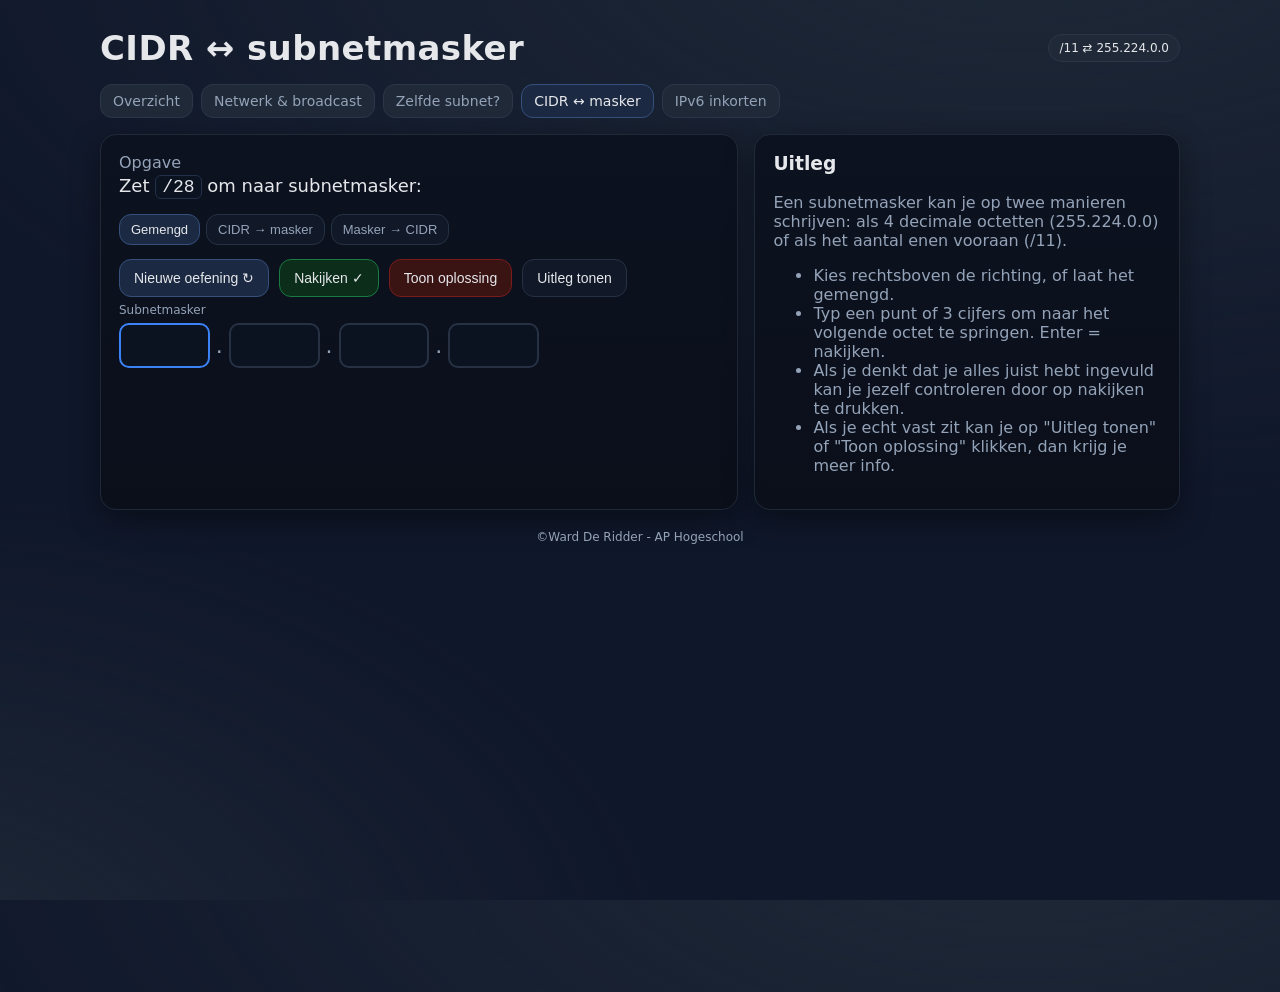
==== cidrmasker.html @ de4e0700 "Voeg landingspagina en nieuwe oefeningen toe - index.html: overzicht van alle oefeningen - zelfdesub" ====
<!doctype html>
<html lang="nl">
<head>
  <meta charset="utf-8" />
  <meta name="viewport" content="width=device-width, initial-scale=1" />
  <title>CIDR ↔ subnetmasker – Oefenpagina</title>
  <link rel="stylesheet" href="common.css" />
</head>
<body>
  <div class="wrap">
    <header>
      <h1>CIDR ↔ subnetmasker</h1>
      <span class="tag">/11 ⇄ 255.224.0.0</span>
    </header>
    <nav class="tabs">
      <a href="index.html">Overzicht</a>
      <a href="nwbroadcasthosts.html">Netwerk &amp; broadcast</a>
      <a href="zelfdesubnet.html">Zelfde subnet?</a>
      <a href="cidrmasker.html" aria-current="page">CIDR ↔ masker</a>
      <a href="ipv6.html">IPv6 inkorten</a>
    </nav>
    <div class="grid">
      <section class="card">
        <div class="row" style="justify-content: space-between; align-items: start;">
          <div>
            <div class="muted">Opgave</div>
            <div class="question" id="question">—</div>
          </div>
          <div class="modes" id="modes" role="group" aria-label="Richting">
            <button data-mode="mixed" aria-pressed="true">Gemengd</button>
            <button data-mode="c2m" aria-pressed="false">CIDR → masker</button>
            <button data-mode="m2c" aria-pressed="false">Masker → CIDR</button>
          </div>
        </div>

        <div class="btns">
          <button class="primary" id="new">Nieuwe oefening ↻</button>
          <button id="check" class="good">Nakijken ✓</button>
          <button id="solution" class="bad">Toon oplossing</button>
          <button id="explain">Uitleg tonen</button>
        </div>

        <div id="ans-mask">
          <label>Subnetmasker</label>
          <div class="octets">
            <input type="text" class="oct" inputmode="numeric" autocomplete="off" aria-label="1e octet" />
            <span class="dot">.</span>
            <input type="text" class="oct" inputmode="numeric" autocomplete="off" aria-label="2e octet" />
            <span class="dot">.</span>
            <input type="text" class="oct" inputmode="numeric" autocomplete="off" aria-label="3e octet" />
            <span class="dot">.</span>
            <input type="text" class="oct" inputmode="numeric" autocomplete="off" aria-label="4e octet" />
          </div>
        </div>
        <div id="ans-cidr">
          <label for="inp-cidr">CIDR-notatie</label>
          <div class="prefixinput">
            <span class="slash">/</span>
            <input type="text" id="inp-cidr" inputmode="numeric" autocomplete="off" placeholder="bv. 24" />
          </div>
        </div>

        <div id="feedback" style="margin-top:14px; display:none;" class="result"></div>
        <details id="details" style="margin-top:14px; display:none;">
          <summary>Stap-voor-stap uitleg (binair)</summary>
          <div id="explanation" class="steps" style="margin-top:10px; font-size:14px; line-height:1.6"></div>
        </details>
      </section>

      <aside class="card">
        <h3 style="margin-top:0">Uitleg</h3>
        <p class="muted">Een subnetmasker kan je op twee manieren schrijven: als 4 decimale octetten (255.224.0.0) of als het aantal enen vooraan (/11).</p>
        <ul class="muted">
          <li>Kies rechtsboven de richting, of laat het gemengd.</li>
          <li>Typ een punt of 3 cijfers om naar het volgende octet te springen. Enter = nakijken.</li>
          <li>Als je denkt dat je alles juist hebt ingevuld kan je jezelf controleren door op nakijken te drukken.</li>
          <li>Als je echt vast zit kan je op "Uitleg tonen" of "Toon oplossing" klikken, dan krijg je meer info.</li>
        </ul>
      </aside>
    </div>

    <div class="footer">©Ward De Ridder - AP Hogeschool</div>
  </div>

<script src="common.js"></script>
<script>
const octs=[...document.querySelectorAll('.oct')];
const inpCidr=document.getElementById('inp-cidr');
let mode='mixed';
let state=null;

// ---------- Exercise generation ----------
function newExercise(){
  const prefix=randInt(1,32);
  const dir = mode==='mixed' ? pick(['c2m','m2c']) : mode;
  const maskInt=cidrToMaskInt(prefix);
  state={prefix,dir,maskInt,octets:ipIntToOctets(maskInt)};
  document.getElementById('question').innerHTML = dir==='c2m'
    ? `Zet <span class="mono">/${prefix}</span> om naar subnetmasker:`
    : `Zet <span class="mono">${maskIntToDotted(maskInt)}</span> om naar CIDR-notatie:`;
  document.getElementById('ans-mask').style.display = dir==='c2m' ? '' : 'none';
  document.getElementById('ans-cidr').style.display = dir==='m2c' ? '' : 'none';
  [...octs, inpCidr].forEach(el=>{ el.value=''; mark(el,'reset'); });
  hideFeedback();
  (dir==='c2m' ? octs[0] : inpCidr).focus();
}

function parseCidr(v){
  const m=v.trim().match(/^\/?\s*(\d{1,2})$/);
  if(!m) return null;
  const n=Number(m[1]);
  return n<=32 ? n : null;
}

function check(){
  if(state.dir==='c2m') checkMask(); else checkCidr();
}

function checkMask(){
  let okAll=true;
  const vals=octs.map(el=>el.value.trim());
  octs.forEach((el,i)=>{
    const st = vals[i]==='' ? 'empty' : (/^\d{1,3}$/.test(vals[i]) && Number(vals[i])===state.octets[i]) ? 'ok' : 'bad';
    mark(el, st); okAll = okAll && st==='ok';
  });
  if(okAll){ showFeedback(`✅ <span class="ok">Helemaal juist!</span>`); return; }

  const hints=[];
  const wrongVals=vals.filter(v=>v!=='' && !MASK_OCTETS.includes(Number(v)));
  if(wrongVals.length) hints.push(`${wrongVals.join(', ')} kan geen octet van een subnetmasker zijn. Mogelijke waarden: ${MASK_OCTETS.join(', ')}.`);
  const userMask = vals.every(v=>/^\d{1,3}$/.test(v)) ? ipToInt(vals.join('.')) : null;
  if(userMask!==null && !wrongVals.length){
    const c=maskIntToCidr(userMask);
    if(c===null) hints.push(`Dit is geen geldig masker: de enen moeten aaneensluitend vooraan staan (na een octet kleiner dan 255 volgen alleen nog nullen).`);
    else hints.push(`Jouw antwoord is het masker van <span class="mono">/${c}</span>, niet van /${state.prefix}.`);
  }
  showFeedback(`❌ <span class="no">Niet alles klopt.</span> <span class="muted">Groen = juist, oranje = leeg, rood = fout.</span>` +
    (hints.length ? `<ul class="hints muted">${hints.map(h=>`<li>${h}</li>`).join('')}</ul>` : ''));
}

function checkCidr(){
  const v=inpCidr.value.trim();
  if(v===''){ mark(inpCidr,'empty'); showFeedback(`⚠️ <span class="muted">Vul eerst een antwoord in.</span>`); return; }
  const n=parseCidr(v);
  if(n===state.prefix){ mark(inpCidr,'ok'); showFeedback(`✅ <span class="ok">Helemaal juist!</span>`); return; }
  mark(inpCidr,'bad');
  showFeedback(`❌ <span class="no">Niet juist.</span> ` + (n===null
    ? `<span class="muted">Geef een getal van 0 tot 32, bv. <span class="mono">/24</span>.</span>`
    : `<span class="muted">/${n} zou het masker <span class="mono">${maskIntToDotted(cidrToMaskInt(n))}</span> geven. Tel de enen per octet opnieuw.</span>`));
}

function showSolution(){
  if(state.dir==='c2m') octs.forEach((el,i)=>{ el.value=state.octets[i]; mark(el,'ok'); });
  else { inpCidr.value=state.prefix; mark(inpCidr,'ok'); }
  explain();
  showFeedback(`ℹ️ Oplossing ingevuld. Zie binaire uitwerking hieronder.`);
}

function explain(){
  const p=state.prefix;
  const ones=[0,1,2,3].map(i=>Math.min(8,Math.max(0,p-8*i)));
  const partial=ones.findIndex(n=>n>0 && n<8);
  let txt;
  if(state.dir==='c2m'){
    txt=`<p><b>Stap 1.</b> /${p} betekent: ${p} enen vooraan, gevolgd door ${32-p} nullen (samen 32 bits).</p>
      <p><b>Stap 2.</b> Verdeel de enen over de 4 octetten van 8 bits: ${ones.join(' + ')} = ${p}.
      Een vol octet (8 enen) = 255, een octet zonder enen = 0.</p>`;
    if(partial>=0){
      const n=ones[partial];
      const w=[128,64,32,16,8,4,2,1].slice(0,n);
      txt+=`<p><b>Stap 3.</b> Het ${partial+1}e octet heeft ${n} ${n===1?'één':'enen'}: <span class="mono">${to8bit(state.octets[partial])}</span> = ${w.join(' + ')} = <b>${state.octets[partial]}</b>.</p>`;
    }
    txt+=`<p><b>Resultaat:</b> <span class="mono answer">/${p} = ${maskIntToDotted(state.maskInt)}</span></p>`;
  } else {
    txt=`<p><b>Stap 1.</b> Zet elk octet om naar binair en tel de enen: ${state.octets.map((v,i)=>`${v} → ${ones[i]}`).join(', ')}.</p>
      <p><b>Stap 2.</b> Tel alles op: ${ones.join(' + ')} = ${p}.</p>
      <p><b>Resultaat:</b> <span class="mono answer">${maskIntToDotted(state.maskInt)} = /${p}</span></p>`;
  }

  const ref=`<div class="scroll"><table class="bits">
      <tr><th>Aantal enen</th>${MASK_OCTETS.map((v,n)=>`<th class="${ones.includes(n)?'hl':''}">${n}</th>`).join('')}</tr>
      <tr><td class="mono lbl">Waarde octet</td>${MASK_OCTETS.map((v,n)=>`<td class="mono ${ones.includes(n)?'hl':''}">${v}</td>`).join('')}</tr>
    </table></div>`;

  const hosts = p<=30
    ? `${32-p} hostbits → 2<sup>${32-p}</sup> − 2 = ${(2**(32-p)-2).toLocaleString('nl-BE')} bruikbare hosts`
    : p===31 ? `/31 heeft 2 adressen (point-to-point-link, RFC 3021)` : `/32 is één enkel adres (één host)`;

  const html=`${txt}
    <div class="scroll"><table class="bits">
      <tr><th></th><th>1e octet</th><th>2e</th><th>3e</th><th>4e</th></tr>
      ${rowBits('Masker', ipIntToBin(state.maskInt), p)}
      <tr><td class="mono">Aantal enen</td>${ones.map(n=>`<td class="mono">${n}</td>`).join('')}</tr>
      <tr><td class="mono">Decimaal</td>${state.octets.map(v=>`<td class="mono">${v}</td>`).join('')}</tr>
    </table></div>
    <p style="margin-top:12px"><b>Spiekbriefje:</b> mogelijke waarden van een maskeroctet.</p>
    ${ref}
    <p class="muted" style="margin-top:12px">Extra: ${hosts}. Wildcardmasker (bv. voor ACL's/OSPF) = <span class="mono">${intToIp(~state.maskInt>>>0)}</span>.</p>`;
  openDetails(html);
}

// ---------- invoer: van octet naar octet springen ----------
octs.forEach((el,i)=>{
  el.addEventListener('keydown',e=>{
    if(e.key==='.' || e.key===','){ e.preventDefault(); if(octs[i+1]) octs[i+1].focus(); }
    else if(e.key==='Backspace' && el.value==='' && i>0){ e.preventDefault(); octs[i-1].focus(); }
    else if(e.key==='Enter') check();
  });
  el.addEventListener('input',()=>{
    if(/[.,]/.test(el.value)){
      // volledig masker geplakt of punt via mobiel toetsenbord
      const parts=el.value.split(/[.,]/);
      parts.forEach((part,j)=>{ if(octs[i+j] && (j===0 || part!=='')) octs[i+j].value=part.replace(/\D/g,'').slice(0,3); });
      octs[Math.min(3,i+parts.length-1)].focus();
      return;
    }
    el.value=el.value.replace(/\D/g,'').slice(0,3);
    if(el.value.length===3 && octs[i+1]) octs[i+1].focus();
  });
});
inpCidr.addEventListener('keydown',e=>{ if(e.key==='Enter') check(); });

// ---------- wire up ----------
setupModes(document.getElementById('modes'), m=>{ mode=m; newExercise(); });
document.getElementById('new').addEventListener('click', newExercise);
document.getElementById('check').addEventListener('click', check);
document.getElementById('solution').addEventListener('click', showSolution);
document.getElementById('explain').addEventListener('click', explain);

// init
newExercise();
</script>
</body>
</html>
---- common.css ----
:root {
  --bg: #0f172a; --panel: #111827ee; --ink: #e5e7eb; --muted: #94a3b8;
  --accent: #22c55e; --danger: #ef4444; --warn: #f59e0b; --card: #0b1220; --chip: #1f2937;
  --net: #1f6feb; --host: #f59e0b;
}
html,body { height:100%; }
body {
  margin: 0; font-family: system-ui, -apple-system, Segoe UI, Roboto, Ubuntu, 'Helvetica Neue', Arial, 'Noto Sans';
  background: radial-gradient(1200px 600px at 80% -10%, #1f2937, transparent),
              radial-gradient(800px 500px at -10% 110%, #1f2937, transparent), var(--bg);
  color: var(--ink); display: grid; place-items: start center; padding: 28px 16px 64px; }
.wrap { max-width: 1080px; width: 100%; }
header { display:flex; gap:16px; justify-content: space-between; align-items: center; margin-bottom: 16px; }
h1 { font-size: clamp(20px, 4vw, 34px); margin: 0; letter-spacing: .4px; }
.tag { background: var(--chip); color: var(--ink); padding: 6px 10px; border-radius: 999px; font-size: 12px; border: 1px solid #2b3648; }
.card { background: linear-gradient(180deg, #0d1220, #0a0f1a); border: 1px solid #1f2937; border-radius: 16px; padding: 18px; box-shadow: 0 10px 30px #00000066; }
.grid { display:grid; grid-template-columns: 1fr; gap: 16px; }
.grid > *, .cards > * { min-width: 0; }
@media (min-width: 980px){ .grid { grid-template-columns: 1.2fr .8fr; } }
.row { display:flex; gap: 12px; align-items: center; flex-wrap: wrap; }
.pill { background: var(--chip); border:1px solid #2b3648; padding: 8px 12px; border-radius: 12px; }
.given { font-family: ui-monospace, Menlo, Consolas, monospace; font-size: 18px; }
.muted { color: var(--muted); }
.inputs { display:grid; grid-template-columns: 1fr; gap: 12px; }
@media (min-width: 680px){ .inputs { grid-template-columns: 1fr 1fr; }}
label { font-size: 12px; color: var(--muted); display:block; margin-bottom: 6px; }
input[type="text"], input[type="number"] { width: 100%; box-sizing: border-box; background: var(--card); color: var(--ink);
  border: 2px solid #263244; border-radius: 10px; padding: 12px; font-size: 15px; outline: none; transition: border-color .16s ease; }
input:focus { border-color: #3b82f6; }
.btns { display:flex; gap: 10px; flex-wrap: wrap; margin: 14px 0 6px; }
button { background: #111827; color: var(--ink); border: 1px solid #263244; border-radius: 12px; padding: 10px 14px; font-size: 14px; cursor: pointer; }
button.primary { background: #1b2a42; border-color: #35507c; }
button.good { background: #0c2d19; border-color: #197a42; }
button.bad { background: #3a1313; border-color: #7a1c1c; }
.result { padding: 10px 12px; border-radius: 10px; border:1px solid #223049; background: #0c1324; }
.ok { color: var(--accent); } .no { color: var(--danger); } .slim { font-size: 13px; }
.mono { font-family: ui-monospace, Menlo, Consolas, monospace; }
details { border: 1px dashed #2b3648; border-radius: 12px; padding: 10px 12px; }
summary { cursor: pointer; color: var(--muted); }
.footer { margin-top: 20px; font-size: 12px; color: var(--muted); text-align: center; }
.chip { padding: 4px 8px; border-radius: 999px; background: #0b1220; border: 1px solid #223049; font-size: 12px; }

table.bits { width:100%; border-collapse: collapse; margin-top:10px; }
table.bits th, table.bits td { border:1px solid #223049; padding:6px 8px; text-align:center; }
table.bits th { background:#0b1220; color: var(--muted); font-weight:600; }
.octcell { font-family: ui-monospace, Menlo, Consolas, monospace; }
.b { display:inline-block; width: 0.75ch; text-align:center; }
.gap { display:inline-block; width: 0.4ch; }
.nbit { background-color: rgba(31,111,235,.22); }
.hbit { background-color: rgba(245,158,11,.22); }

/* ---------- navigatie (tabjes) ---------- */
nav.tabs { display:flex; gap:8px; flex-wrap:wrap; margin: 0 0 16px; }
nav.tabs a { color: var(--muted); text-decoration:none; background: var(--chip); border:1px solid #2b3648; padding:8px 12px; border-radius:12px; font-size:14px; }
nav.tabs a:hover { color: var(--ink); border-color:#35507c; }
nav.tabs a[aria-current="page"] { color: var(--ink); background:#1b2a42; border-color:#35507c; }

/* ---------- landingspagina ---------- */
.cards { display:grid; grid-template-columns: 1fr; gap: 16px; }
@media (min-width: 720px){ .cards { grid-template-columns: 1fr 1fr; } }
a.exercise { color: inherit; text-decoration: none; display:flex; flex-direction:column; gap:10px; transition: border-color .16s ease; }
a.exercise:hover { border-color:#35507c; }
a.exercise h2 { font-size: 19px; margin: 0; }
a.exercise p { margin: 0; line-height: 1.5; }
.example { background: var(--card); border:1px solid #223049; padding:8px 10px; border-radius:10px; font-size:14px; line-height:1.5; overflow-wrap:anywhere; }
.go { color:#60a5fa; margin-top:auto; font-size:14px; }

/* ---------- oefeningen ---------- */
.question { font-size: 18px; line-height: 1.6; overflow-wrap:anywhere; }
.question .mono { background: var(--card); border:1px solid #223049; padding: 1px 6px; border-radius: 6px; }

.modes { display:flex; gap:6px; flex-wrap:wrap; }
.modes button { font-size: 13px; padding: 7px 11px; color: var(--muted); }
.modes button[aria-pressed="true"] { background:#1b2a42; border-color:#35507c; color: var(--ink); }

.choices { display:flex; gap:12px; flex-wrap:wrap; }
.choice { display:flex; align-items:center; gap:8px; margin:0; background: var(--card); color: var(--ink); border:2px solid #263244;
  border-radius:10px; padding:12px 18px; font-size:15px; cursor:pointer; transition: border-color .16s ease; }
.choice:has(input:checked) { border-color:#3b82f6; }
.choice input { accent-color:#3b82f6; margin:0; }

.octets { display:flex; align-items:center; gap:6px; max-width: 420px; }
.octets input[type="text"] { flex:1; min-width:0; text-align:center; }
.octets .dot, .prefixinput .slash { font-size: 22px; color: var(--muted); }
.prefixinput { display:flex; align-items:center; gap:6px; max-width: 170px; }

.scroll { overflow-x:auto; }
.scroll .octcell { white-space: nowrap; }
table.bits td.lbl { text-align:left; white-space:nowrap; }
.dbit { background-color: rgba(239,68,68,.45); box-shadow: inset 0 -2px 0 var(--danger); }
.hl { background-color: rgba(59,130,246,.28); }
.zrun { background-color: rgba(34,197,94,.20); }
.diff { background-color: rgba(239,68,68,.30); }
.strip { color:#64748b; text-decoration: line-through; }
.steps p { margin: 0 0 12px; }
ul.hints { margin: 8px 0 0; padding-left: 20px; line-height: 1.6; }
.answer { font-size: 17px; }
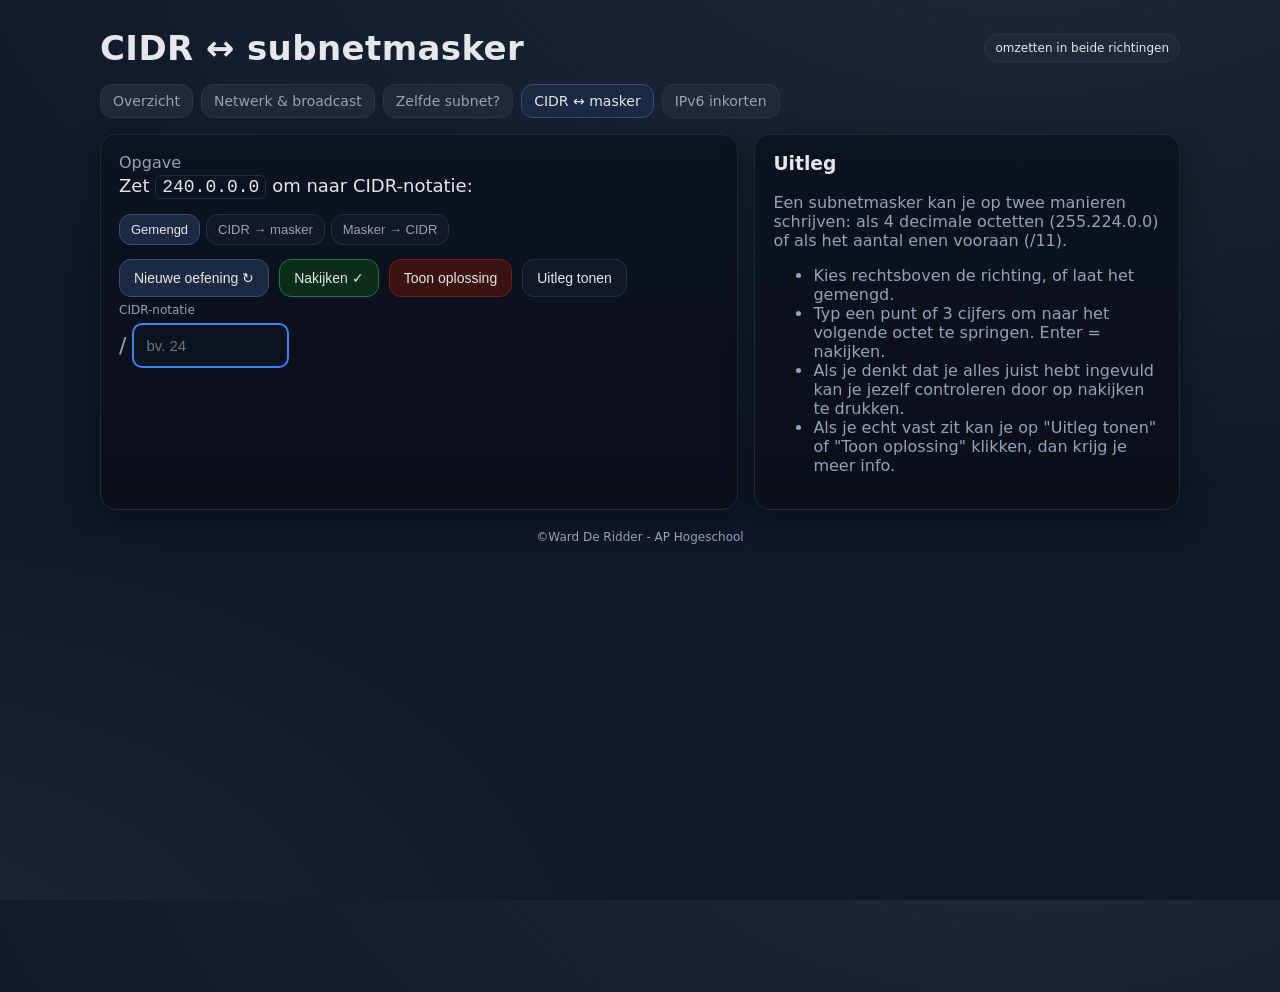
==== commit dff86a45: "Vervang label met cijfers op CIDR-pagina Co-Authored-By: Claude Opus 5.5 <noreply@anthropic.com>" ====
--- a/cidrmasker.html
+++ b/cidrmasker.html
@@ -10,7 +10,7 @@
   <div class="wrap">
     <header>
       <h1>CIDR ↔ subnetmasker</h1>
-      <span class="tag">/11 ⇄ 255.224.0.0</span>
+      <span class="tag">omzetten in beide richtingen</span>
     </header>
     <nav class="tabs">
       <a href="index.html">Overzicht</a>
